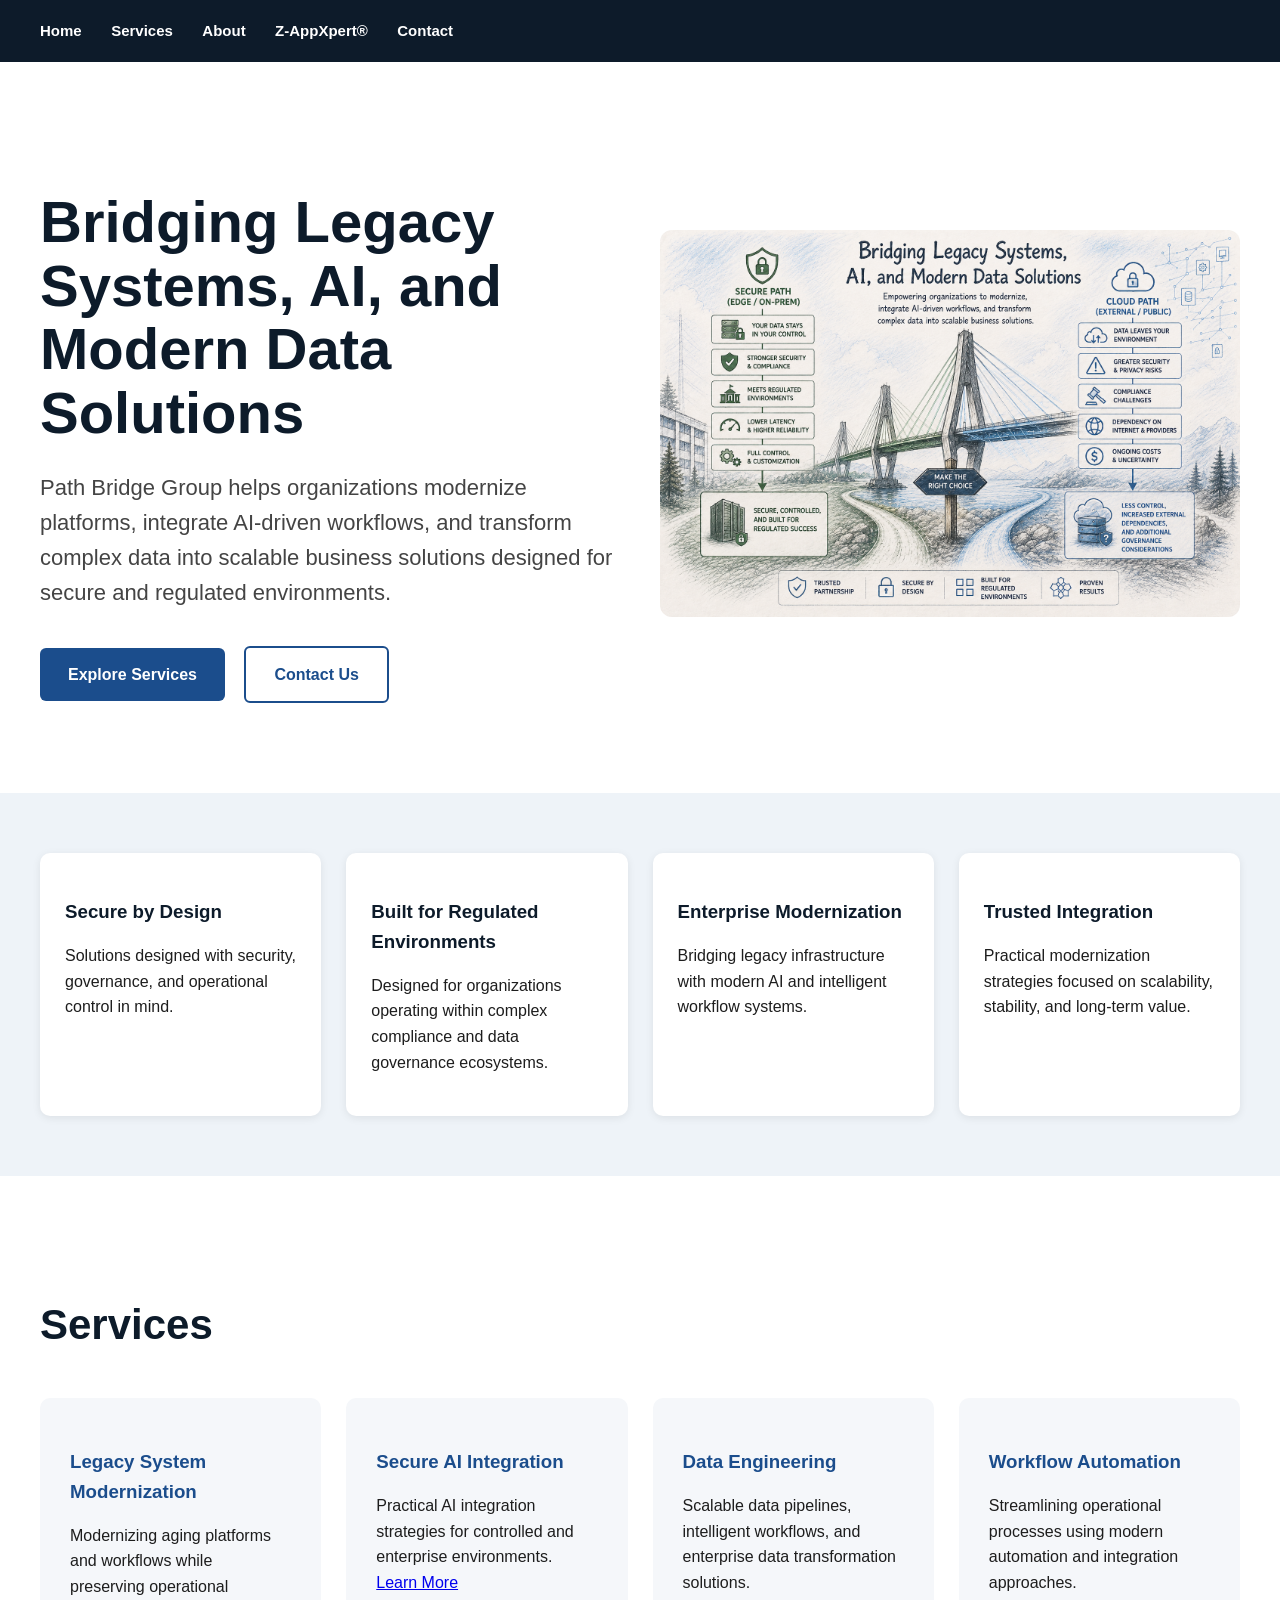
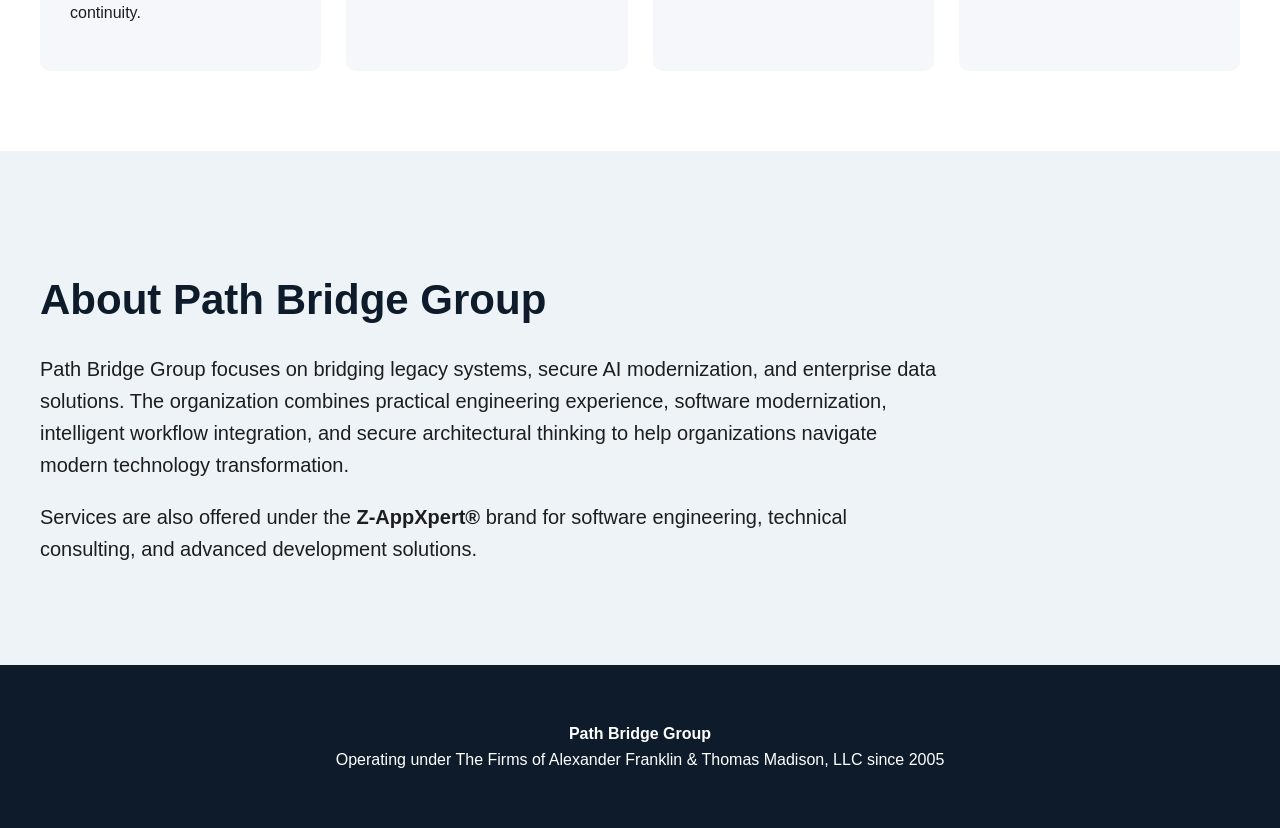
==== index.html @ b455e1a3 "Add Secure AI Integration service page and homepage updates" ====
<!DOCTYPE html>
<html lang="en">
<head>
    <meta charset="UTF-8">
    <meta name="viewport" content="width=device-width, initial-scale=1.0">
    <title>Path Bridge Group | Secure AI & Modern Data Solutions</title>
    <link rel="stylesheet" href="style.css">
    <link rel="icon" type="image/png" href="images/favicon.png">
    <meta name="description"
        content="Path Bridge Group specializes in secure AI integration, enterprise modernization, healthcare data systems, workflow automation, and legacy system transformation for regulated environments.">

    <meta name="keywords"
        content="secure AI, healthcare data, enterprise modernization, workflow automation, edge computing, software engineering, regulated environments">

    <meta name="author"
        content="Path Bridge Group">

</head>


<body>

    <nav>
        <a href="#">Home</a>
        <a href="#services">Services</a>
        <a href="#about">About</a>
        <a href="z-appxpert.html">Z-AppXpert®</a>
        <a href="#contact">Contact</a>
    </nav>

    <section class="hero">

        <div class="hero-container">

            <div class="hero-text">

                <h1>
                    Bridging Legacy Systems, AI,
                    and Modern Data Solutions
                </h1>

                <p>
                    Path Bridge Group helps organizations modernize platforms,
                    integrate AI-driven workflows, and transform complex data
                    into scalable business solutions designed for secure and
                    regulated environments.
                </p>

                <div class="hero-buttons">

                    <a href="#services" class="btn-primary">
                        Explore Services
                    </a>

                    <a href="#contact" class="btn-secondary">
                        Contact Us
                    </a>

                </div>

            </div>

            <div class="hero-image">

                <!-- Replace image name with your actual image -->
                <img src="images/bridge-image.png"
                     alt="Bridge representing secure modernization">

            </div>

        </div>

    </section>

    <section class="trust-section">

        <div class="trust-container">

            <div class="trust-card">
                <h3>Secure by Design</h3>
                <p>
                    Solutions designed with security, governance,
                    and operational control in mind.
                </p>
            </div>

            <div class="trust-card">
                <h3>Built for Regulated Environments</h3>
                <p>
                    Designed for organizations operating within
                    complex compliance and data governance ecosystems.
                </p>
            </div>

            <div class="trust-card">
                <h3>Enterprise Modernization</h3>
                <p>
                    Bridging legacy infrastructure with modern
                    AI and intelligent workflow systems.
                </p>
            </div>

            <div class="trust-card">
                <h3>Trusted Integration</h3>
                <p>
                    Practical modernization strategies focused
                    on scalability, stability, and long-term value.
                </p>
            </div>

        </div>

    </section>

    <section class="services" id="services">

        <div class="section-container">

            <h2 class="section-title">
                Services
            </h2>

            <div class="services-grid">

                <div class="service-card">
                    <h3>Legacy System Modernization</h3>
                    <p>
                        Modernizing aging platforms and workflows
                        while preserving operational continuity.
                    </p>
                </div>

                <div class="service-card">
                    <h3>Secure AI Integration</h3>
                    <p>
                        Practical AI integration strategies for
                        controlled and enterprise environments.
                        <a href="secure-ai-integration.html">Learn More</a>
                    </p>
                </div>

                <div class="service-card">
                    <h3>Data Engineering</h3>
                    <p>
                        Scalable data pipelines, intelligent workflows,
                        and enterprise data transformation solutions.
                    </p>
                </div>

                <div class="service-card">
                    <h3>Workflow Automation</h3>
                    <p>
                        Streamlining operational processes using
                        modern automation and integration approaches.
                    </p>
                </div>

            </div>

        </div>

    </section>

    <section class="about" id="about">

        <div class="section-container">

            <h2 class="section-title">
                About Path Bridge Group
            </h2>




            <p>
                Path Bridge Group focuses on bridging legacy systems,
                secure AI modernization, and enterprise data solutions.
                The organization combines practical engineering experience,
                software modernization, intelligent workflow integration,
                and secure architectural thinking to help organizations
                navigate modern technology transformation.
            </p>

            <p>
                Services are also offered under the
                <strong>Z-AppXpert®</strong> brand for software engineering,
                technical consulting, and advanced development solutions.
            </p>

        </div>

    </section>

    <footer id="contact">

        <!-- <h3>Contact</h3> --> 

        <!-- <p>
            Email:
            <a href="mailto:EdwardZielinski10@gmail.com">
                EdwardZielinski10@gmail.com
            </a>
        </p>
    -->
        <p>
            <strong>Path Bridge Group</strong><br>
            Operating under The Firms of Alexander Franklin & Thomas Madison, LLC since 2005
        </p>

    </footer>

</body>
</html>
---- style.css ----
body {
    margin: 0;
    font-family: Arial, Helvetica, sans-serif;
    background: #f5f7fa;
    color: #1d1d1d;
    line-height: 1.6;
}

nav {
    background: #0d1b2a;
    padding: 18px 40px;
}

nav a {
    color: white;
    text-decoration: none;
    margin-right: 25px;
    font-weight: bold;
    font-size: 15px;
}

.hero {
    background: white;
    padding: 80px 40px;
}

.hero-container {
    max-width: 1200px;
    margin: auto;
    display: flex;
    flex-wrap: wrap;
    align-items: center;
    gap: 40px;
}

.hero-text {
    flex: 1;
    min-width: 320px;
}

.hero-text h1 {
    font-size: 58px;
    line-height: 1.1;
    margin-bottom: 25px;
    color: #0d1b2a;
}

.hero-text p {
    font-size: 22px;
    color: #444;
    margin-bottom: 35px;
    max-width: 700px;
}

.hero-buttons a {
    display: inline-block;
    padding: 14px 28px;
    margin-right: 15px;
    margin-bottom: 10px;
    border-radius: 6px;
    text-decoration: none;
    font-weight: bold;
}

.btn-primary {
    background: #1b4d8c;
    color: white;
}

.btn-secondary {
    border: 2px solid #1b4d8c;
    color: #1b4d8c;
    background: white;
}

.hero-image {
    flex: 1;
    min-width: 320px;
    text-align: center;
}

.hero-image img {
    width: 100%;
    max-width: 600px;
    border-radius: 12px;
}

.trust-section {
    background: #eef3f8;
    padding: 60px 40px;
}

.trust-container {
    max-width: 1200px;
    margin: auto;
    display: grid;
    grid-template-columns: repeat(auto-fit, minmax(220px, 1fr));
    gap: 25px;
}

.trust-card {
    background: white;
    padding: 25px;
    border-radius: 10px;
    box-shadow: 0 2px 8px rgba(0,0,0,0.08);
}

.trust-card h3 {
    color: #0d1b2a;
    margin-bottom: 10px;
}

.services {
    padding: 80px 40px;
    background: white;
}

.section-container {
    max-width: 1200px;
    margin: auto;
}

.section-title {
    font-size: 42px;
    margin-bottom: 20px;
    color: #0d1b2a;
}

.services-grid {
    display: grid;
    grid-template-columns: repeat(auto-fit, minmax(250px, 1fr));
    gap: 25px;
    margin-top: 40px;
}

.service-card {
    background: #f5f7fa;
    padding: 30px;
    border-radius: 10px;
}

.service-card h3 {
    margin-bottom: 15px;
    color: #1b4d8c;
}

.about {
    background: #eef3f8;
    padding: 80px 40px;
}

.about p {
    max-width: 900px;
    font-size: 20px;
}

footer {
    background: #0d1b2a;
    color: white;
    padding: 40px;
    text-align: center;
}

footer a {
    color: #8fc8ff;
    text-decoration: none;
}

@media (max-width: 768px) {
    nav {
        padding: 16px 20px;
    }

    nav a {
        display: inline-block;
        margin-bottom: 8px;
        margin-right: 15px;
        font-size: 14px;
    }

    .hero {
        padding: 50px 24px;
    }

    .hero-text h1 {
        font-size: 40px;
    }

    .hero-text p {
        font-size: 18px;
    }

    .hero-container {
        gap: 25px;
    }

    .trust-section,
    .services,
    .about {
        padding: 50px 24px;
    }

    .section-title {
        font-size: 34px;
    }

    .about p {
        font-size: 18px;
        }
        
    .page-main {
    max-width: 1100px;
    margin: 0 auto;
    padding: 80px 24px;
    }

    .page-hero {
    padding: 80px 0 60px;
    }

    .page-hero h1 {
    font-size: 48px;
    line-height: 1.1;
    margin-bottom: 20px;
    }

    .page-hero p {
    max-width: 720px;
    font-size: 20px;
    line-height: 1.6;
    margin-bottom: 32px;
    }

    .section {
    margin: 70px 0;
    }

    .cards {
    display: grid;
    grid-template-columns: repeat(2, minmax(0, 1fr));
    gap: 24px;
    margin: 40px 0;
    }

    .card {
    background: #f7f8fa;
    padding: 32px;
    border-radius: 14px;
    }

    .card h3 {
    margin-top: 0;
    }

    @media (max-width: 768px) {
    .cards {
        grid-template-columns: 1fr;
    }

    .page-hero h1 {
        font-size: 36px;
    }
    }
}
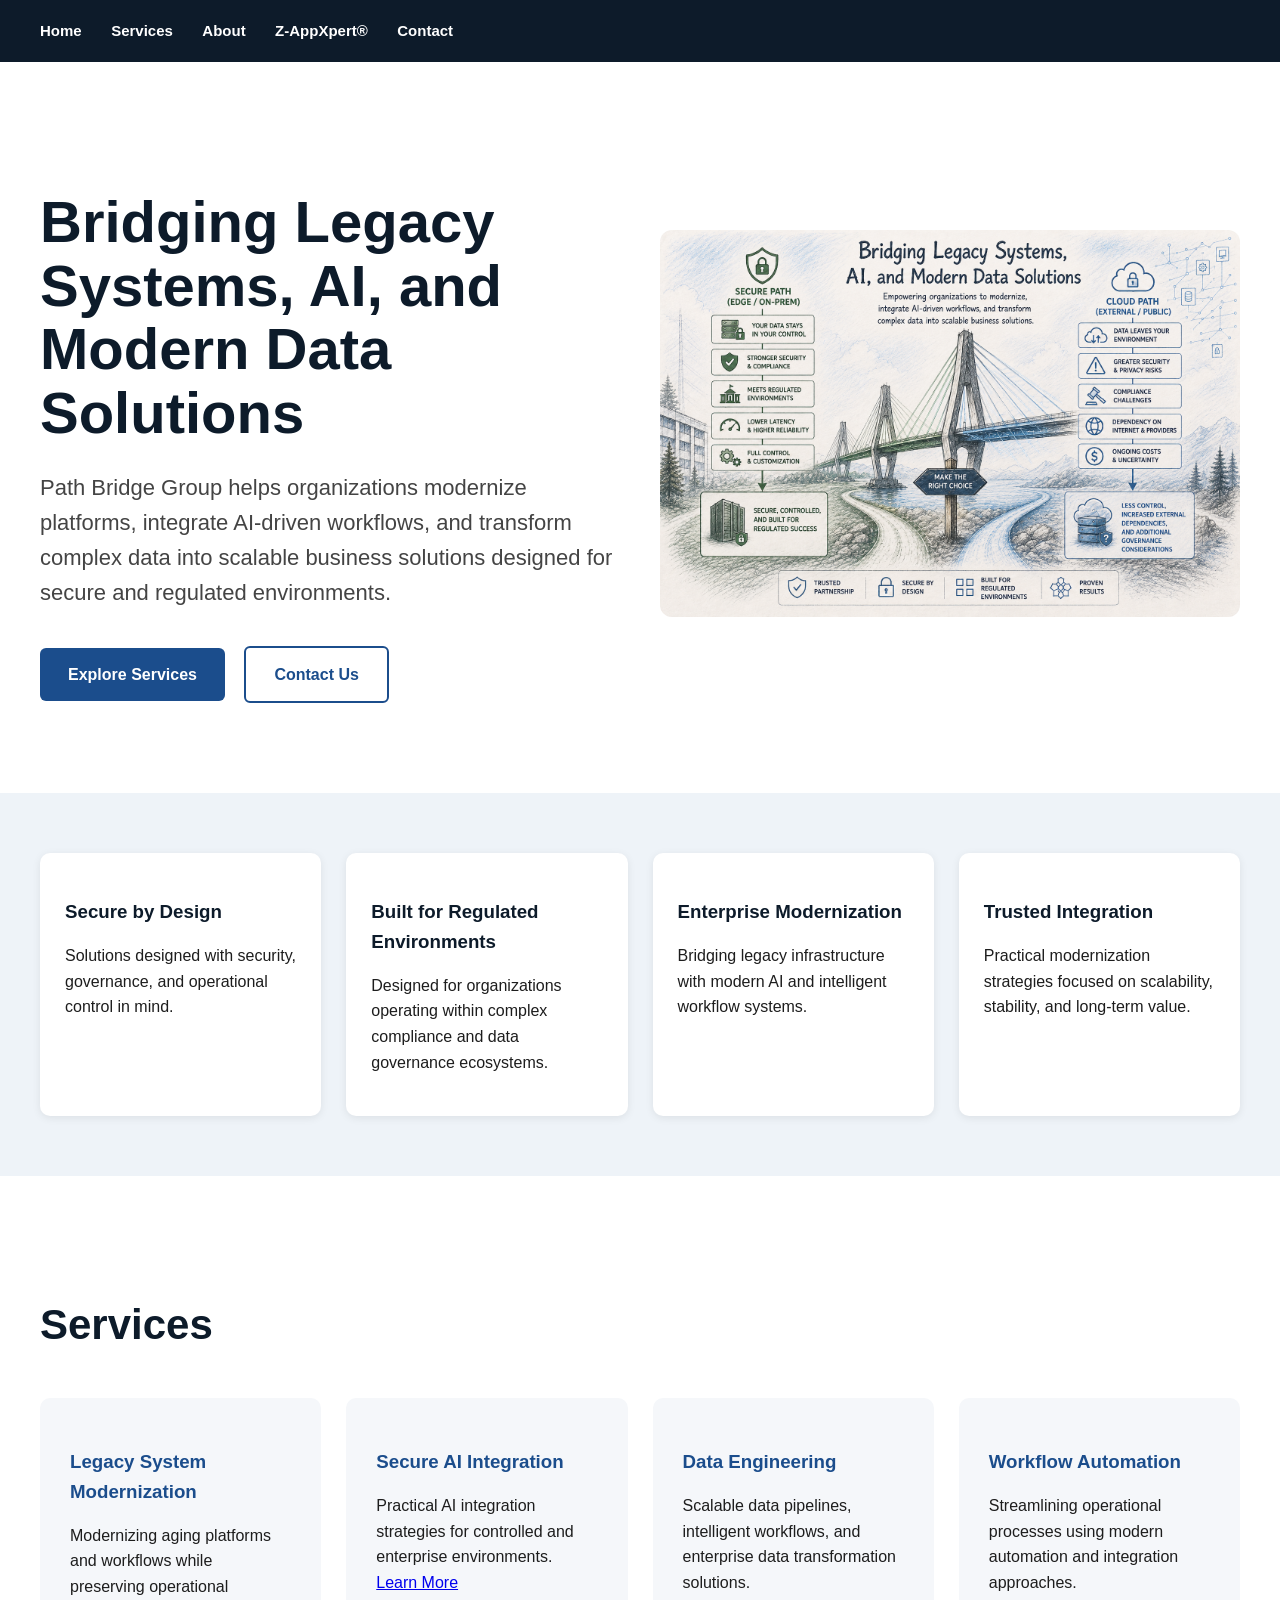
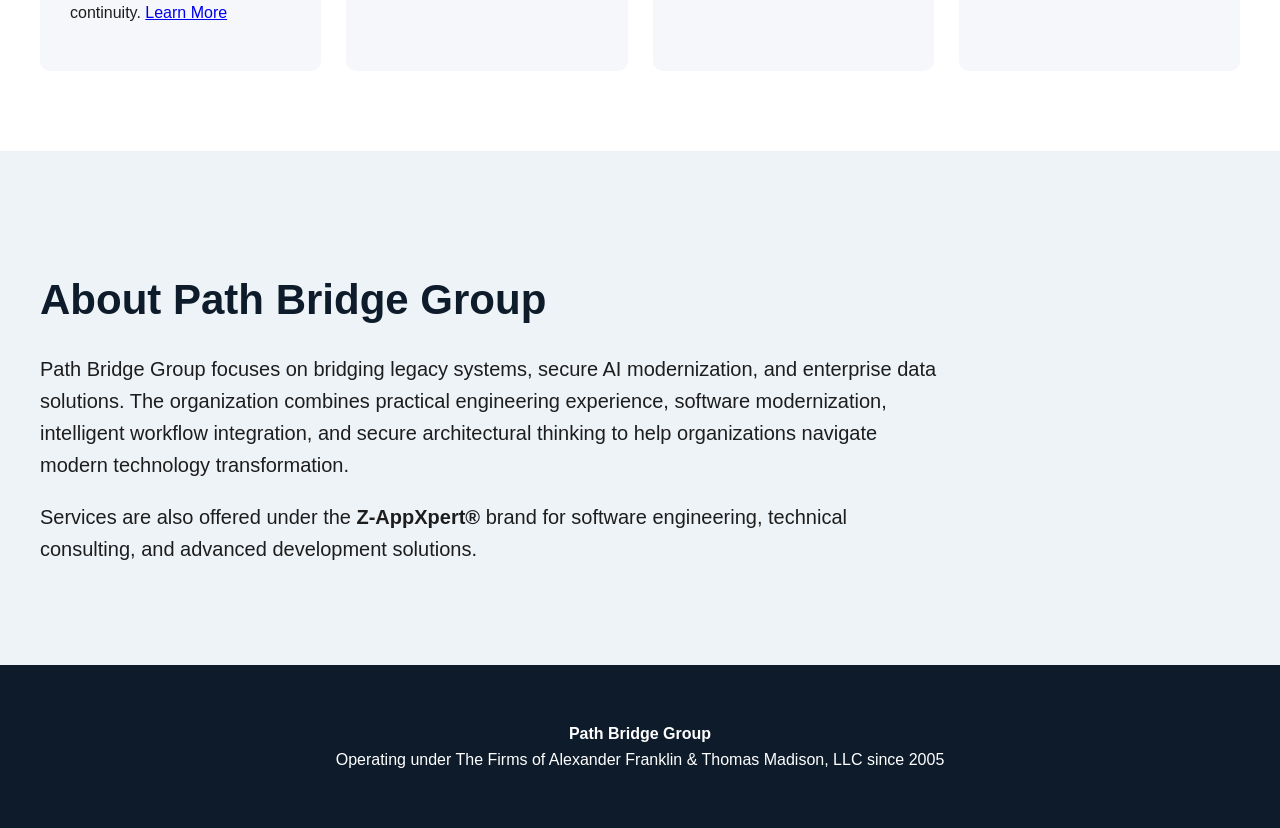
==== commit 7694f6c9: "Add legacy system modernization service page." ====
--- a/index.html
+++ b/index.html
@@ -127,6 +127,7 @@
                     <p>
                         Modernizing aging platforms and workflows
                         while preserving operational continuity.
+                        <a href="legacy-system-modernization.html">Learn More</a>
                     </p>
                 </div>
 
--- a/style.css
+++ b/style.css
@@ -63,6 +63,11 @@
 }
 
 .btn-primary {
+    display: inline-block;
+    padding: 14px 28px;
+    border-radius: 6px;
+    text-decoration: none;
+    font-weight: bold;
     background: #1b4d8c;
     color: white;
 }
@@ -261,4 +266,17 @@
         font-size: 36px;
     }
     }
+}
+
+.page-main .section,
+.page-main .cta {
+max-width: 900px;
+margin-left: auto;
+margin-right: auto;
+}
+
+.page-main .cards {
+max-width: 900px;
+margin-left: auto;
+margin-right: auto;
 }
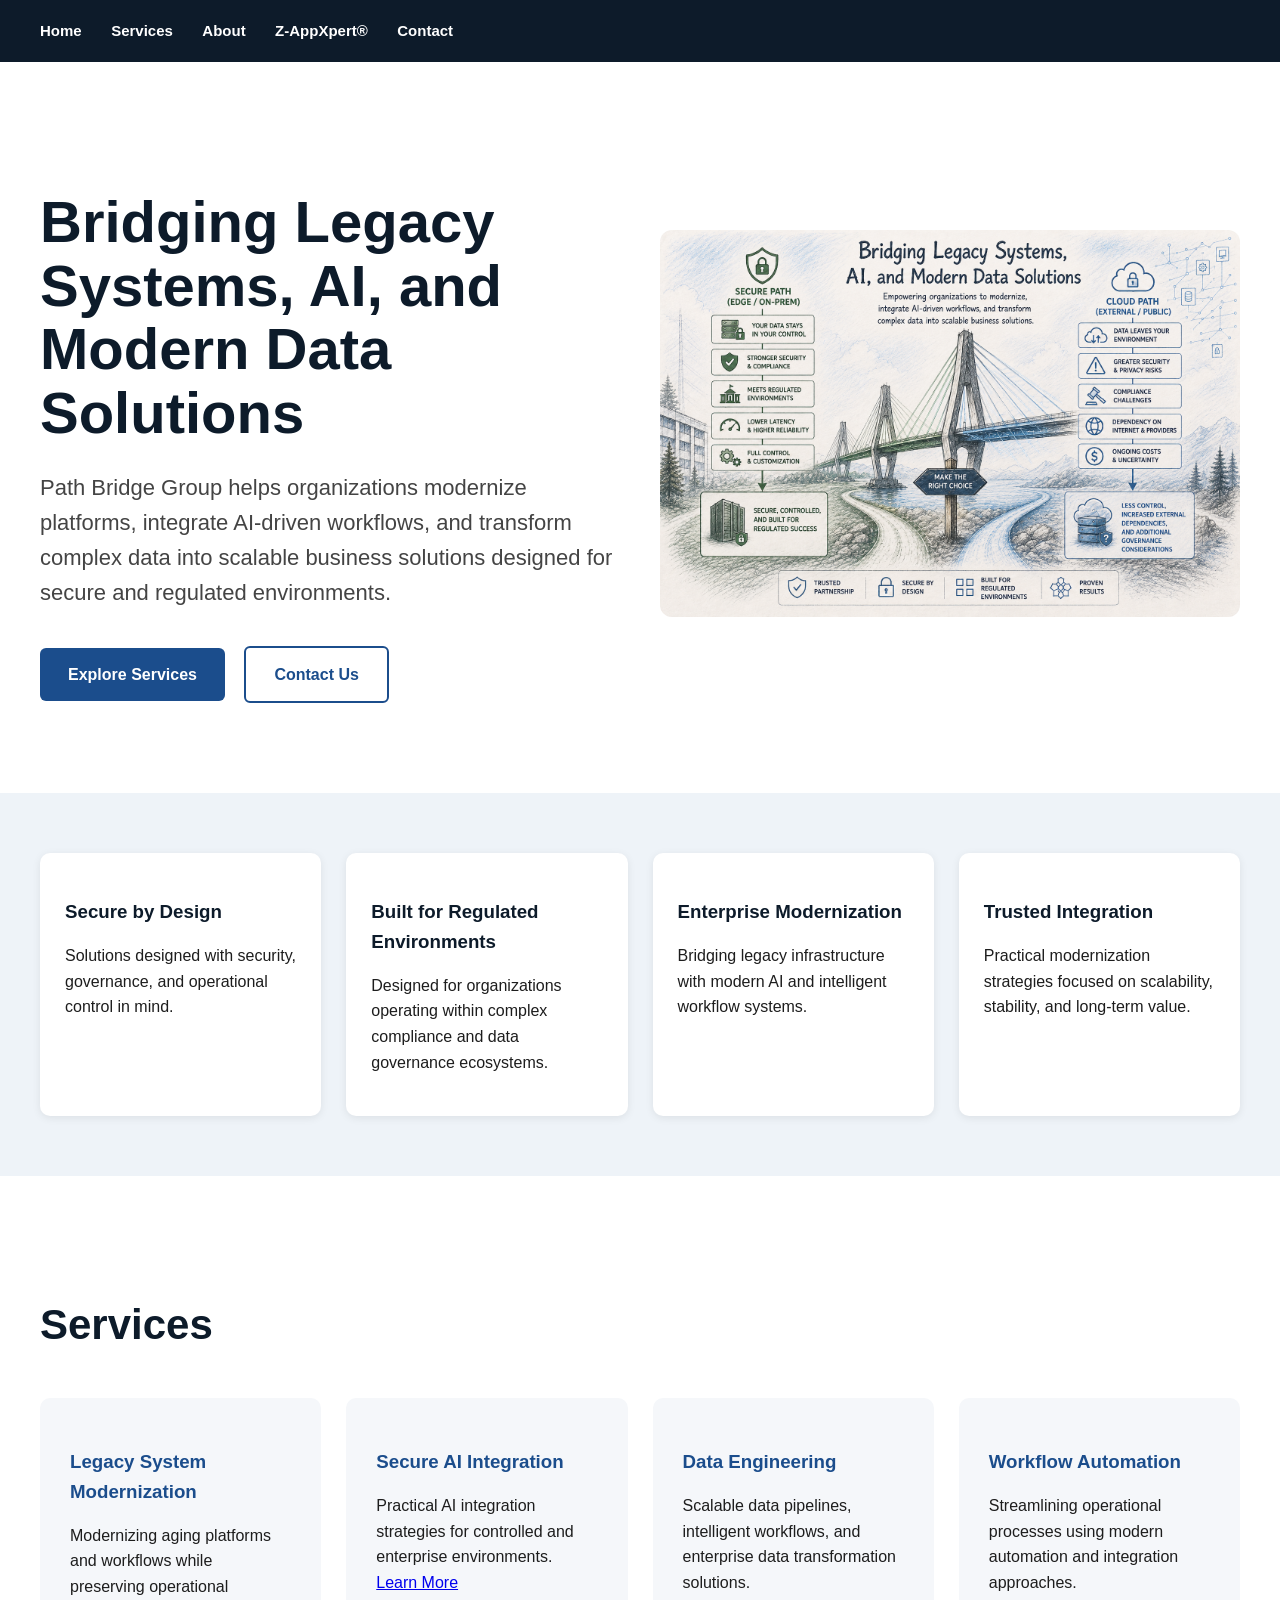
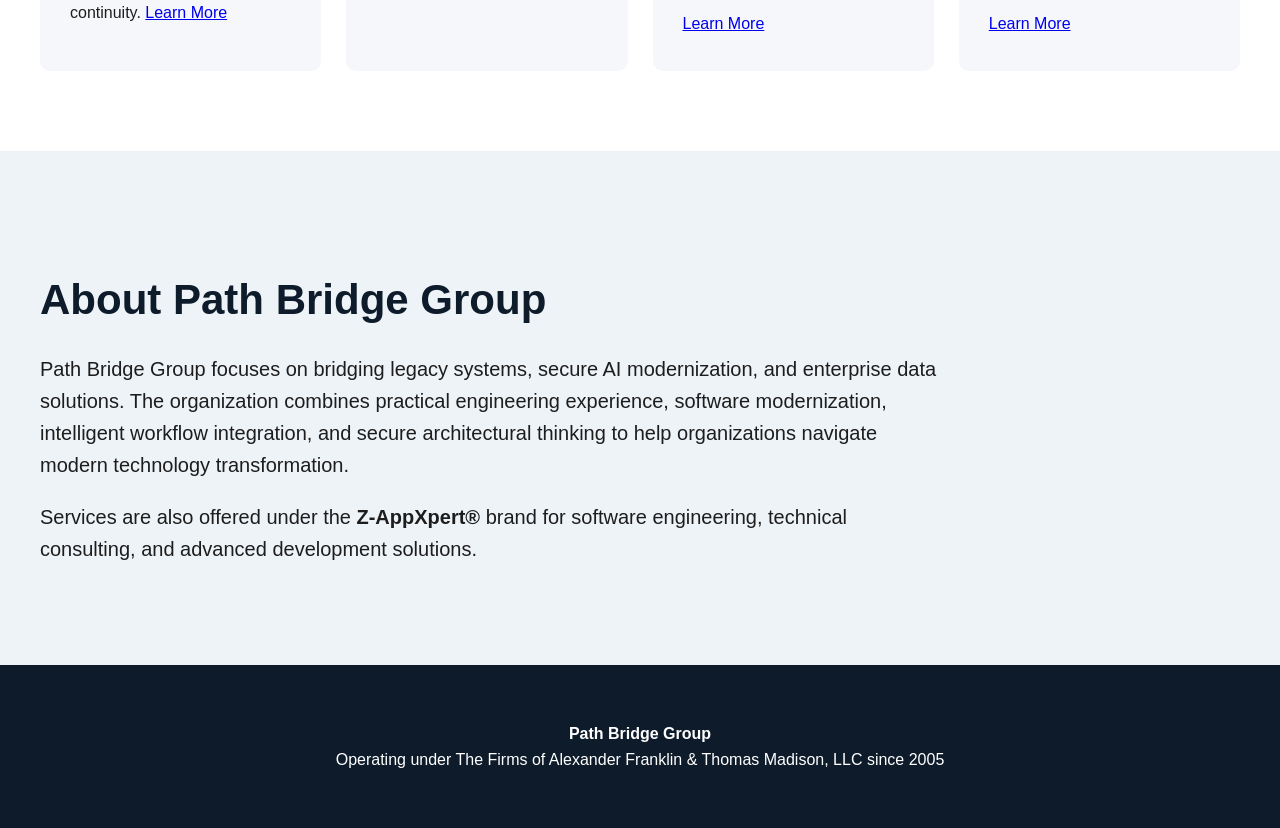
==== commit dd312282: "Add Data Engineering and Workflow Automation service pages" ====
--- a/index.html
+++ b/index.html
@@ -146,6 +146,7 @@
                         Scalable data pipelines, intelligent workflows,
                         and enterprise data transformation solutions.
                     </p>
+                    <a href="data-engineering.html">Learn More</a>
                 </div>
 
                 <div class="service-card">
@@ -154,6 +155,7 @@
                         Streamlining operational processes using
                         modern automation and integration approaches.
                     </p>
+                    <a href="workflow-automation.html">Learn More</a>
                 </div>
 
             </div>
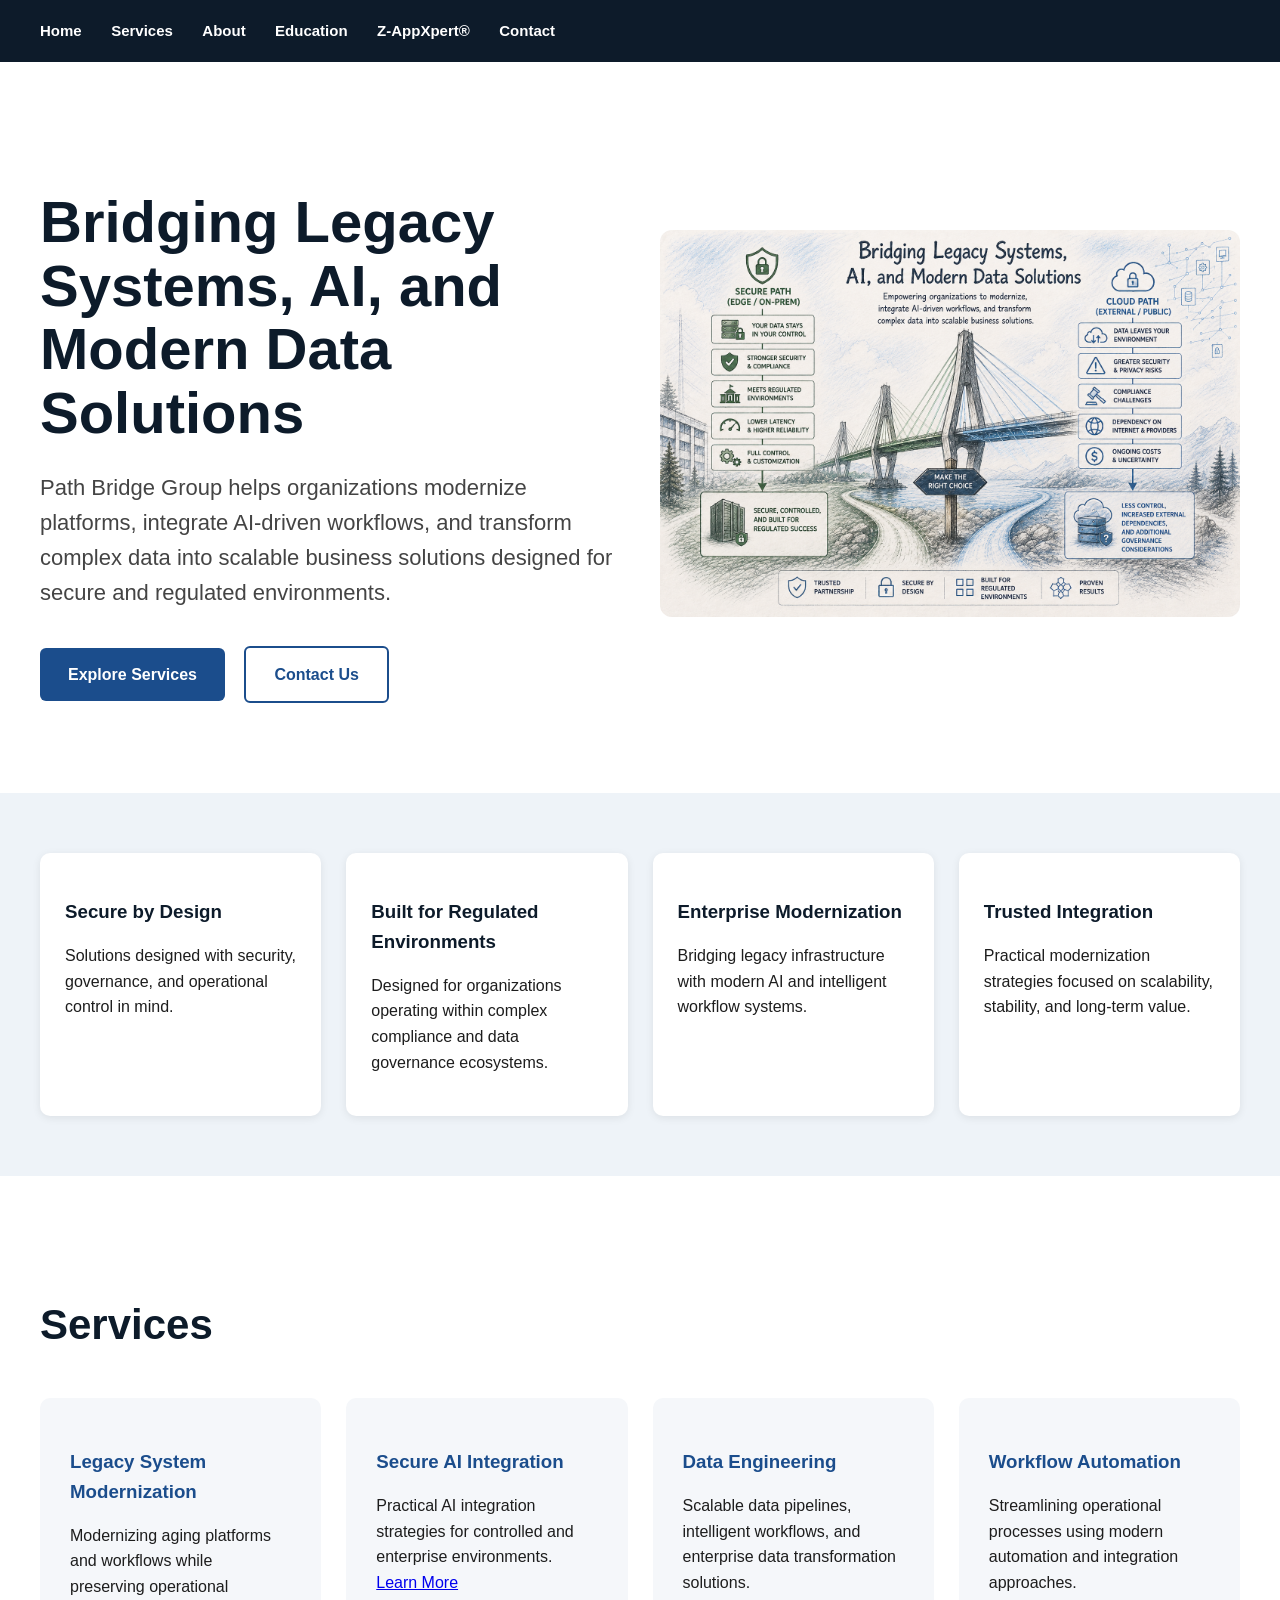
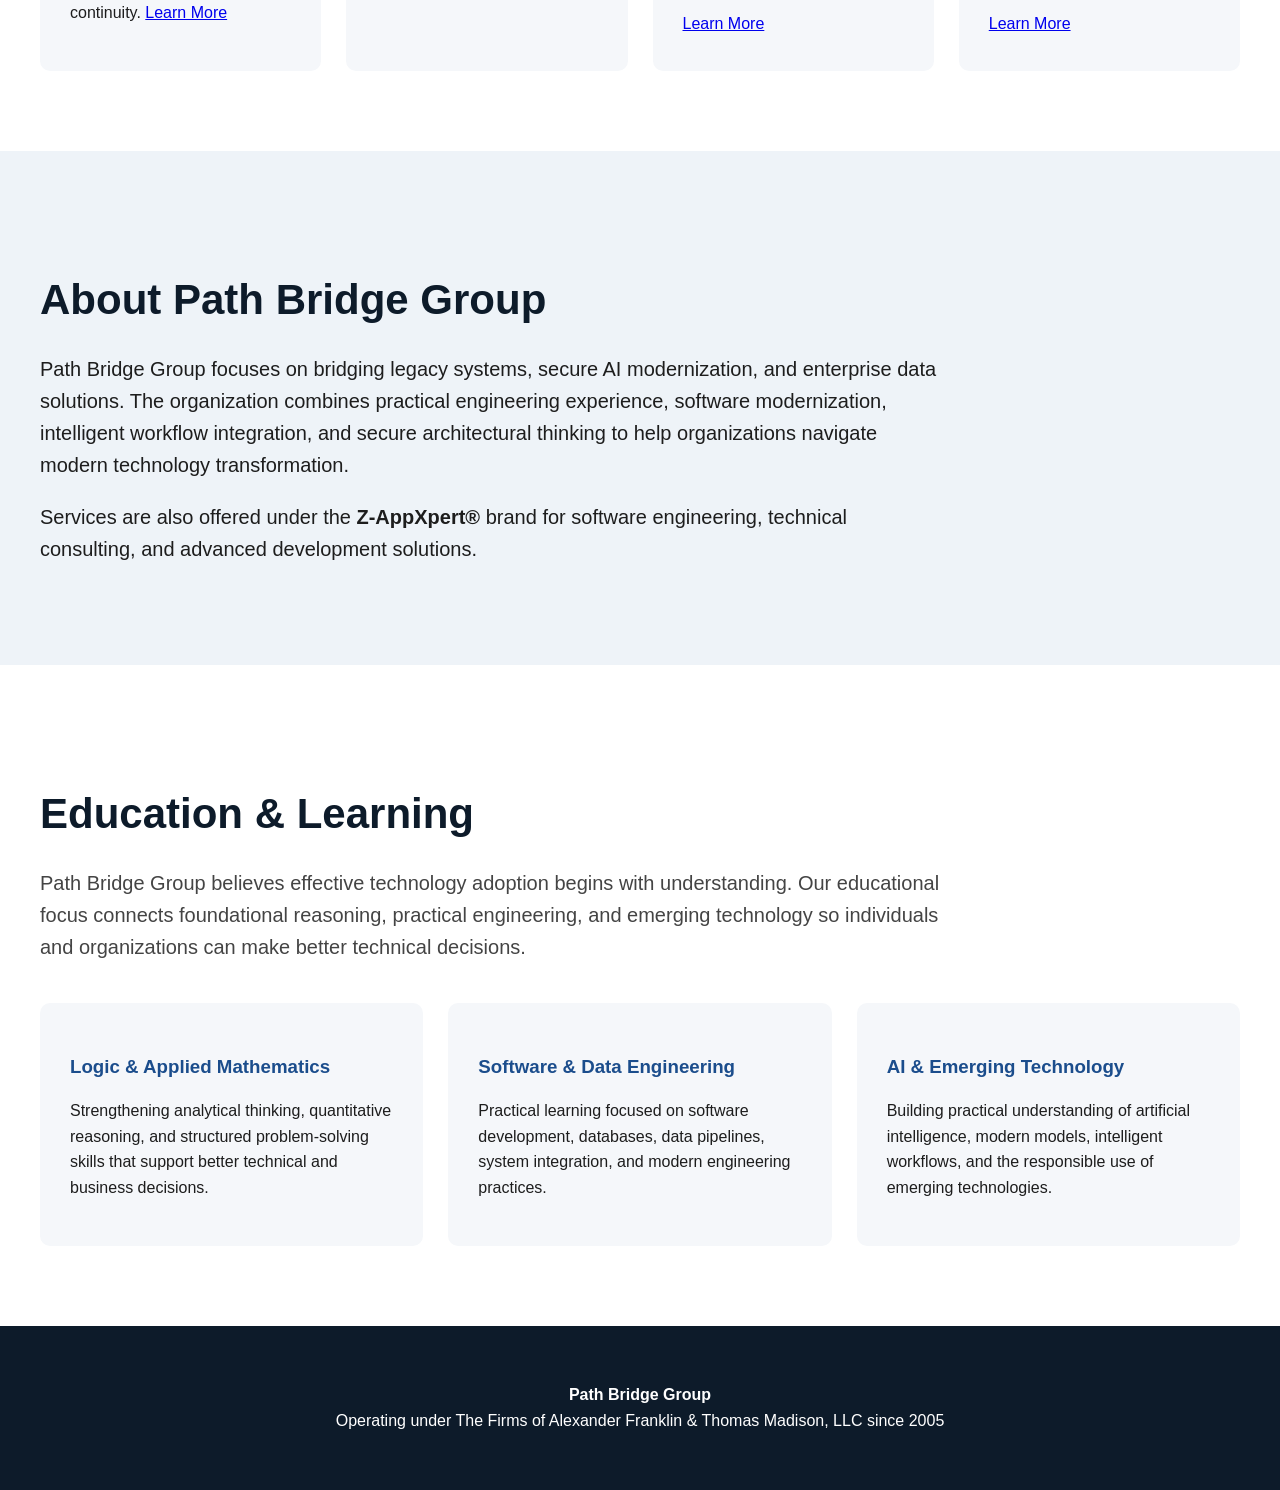
==== commit 155a37a9: "Add Education and Learning homepage section" ====
--- a/index.html
+++ b/index.html
@@ -24,6 +24,7 @@
         <a href="#">Home</a>
         <a href="#services">Services</a>
         <a href="#about">About</a>
+        <a href="#education">Education</a>
         <a href="z-appxpert.html">Z-AppXpert®</a>
         <a href="#contact">Contact</a>
     </nav>
@@ -189,6 +190,56 @@
                 <strong>Z-AppXpert®</strong> brand for software engineering,
                 technical consulting, and advanced development solutions.
             </p>
+
+        </div>
+
+    </section>
+
+    <section class="education" id="education">
+
+        <div class="section-container">
+
+            <h2 class="section-title">
+                Education & Learning
+            </h2>
+
+            <p class="section-intro">
+                Path Bridge Group believes effective technology adoption begins
+                with understanding. Our educational focus connects foundational
+                reasoning, practical engineering, and emerging technology so
+                individuals and organizations can make better technical decisions.
+            </p>
+
+            <div class="education-grid">
+
+                <div class="education-card">
+                    <h3>Logic & Applied Mathematics</h3>
+                    <p>
+                        Strengthening analytical thinking, quantitative reasoning,
+                        and structured problem-solving skills that support better
+                        technical and business decisions.
+                    </p>
+                </div>
+
+                <div class="education-card">
+                    <h3>Software & Data Engineering</h3>
+                    <p>
+                        Practical learning focused on software development,
+                        databases, data pipelines, system integration, and
+                        modern engineering practices.
+                    </p>
+                </div>
+
+                <div class="education-card">
+                    <h3>AI & Emerging Technology</h3>
+                    <p>
+                        Building practical understanding of artificial intelligence,
+                        modern models, intelligent workflows, and the responsible
+                        use of emerging technologies.
+                    </p>
+                </div>
+
+            </div>
 
         </div>
 
--- a/style.css
+++ b/style.css
@@ -159,6 +159,35 @@
     font-size: 20px;
 }
 
+.education {
+    background: white;
+    padding: 80px 40px;
+}
+
+.section-intro {
+    max-width: 900px;
+    font-size: 20px;
+    color: #444;
+}
+
+.education-grid {
+    display: grid;
+    grid-template-columns: repeat(auto-fit, minmax(250px, 1fr));
+    gap: 25px;
+    margin-top: 40px;
+}
+
+.education-card {
+    background: #f5f7fa;
+    padding: 30px;
+    border-radius: 10px;
+}
+
+.education-card h3 {
+    margin-bottom: 15px;
+    color: #1b4d8c;
+}
+
 footer {
     background: #0d1b2a;
     color: white;
@@ -201,7 +230,8 @@
 
     .trust-section,
     .services,
-    .about {
+    .about,
+    .education {
         padding: 50px 24px;
     }
 
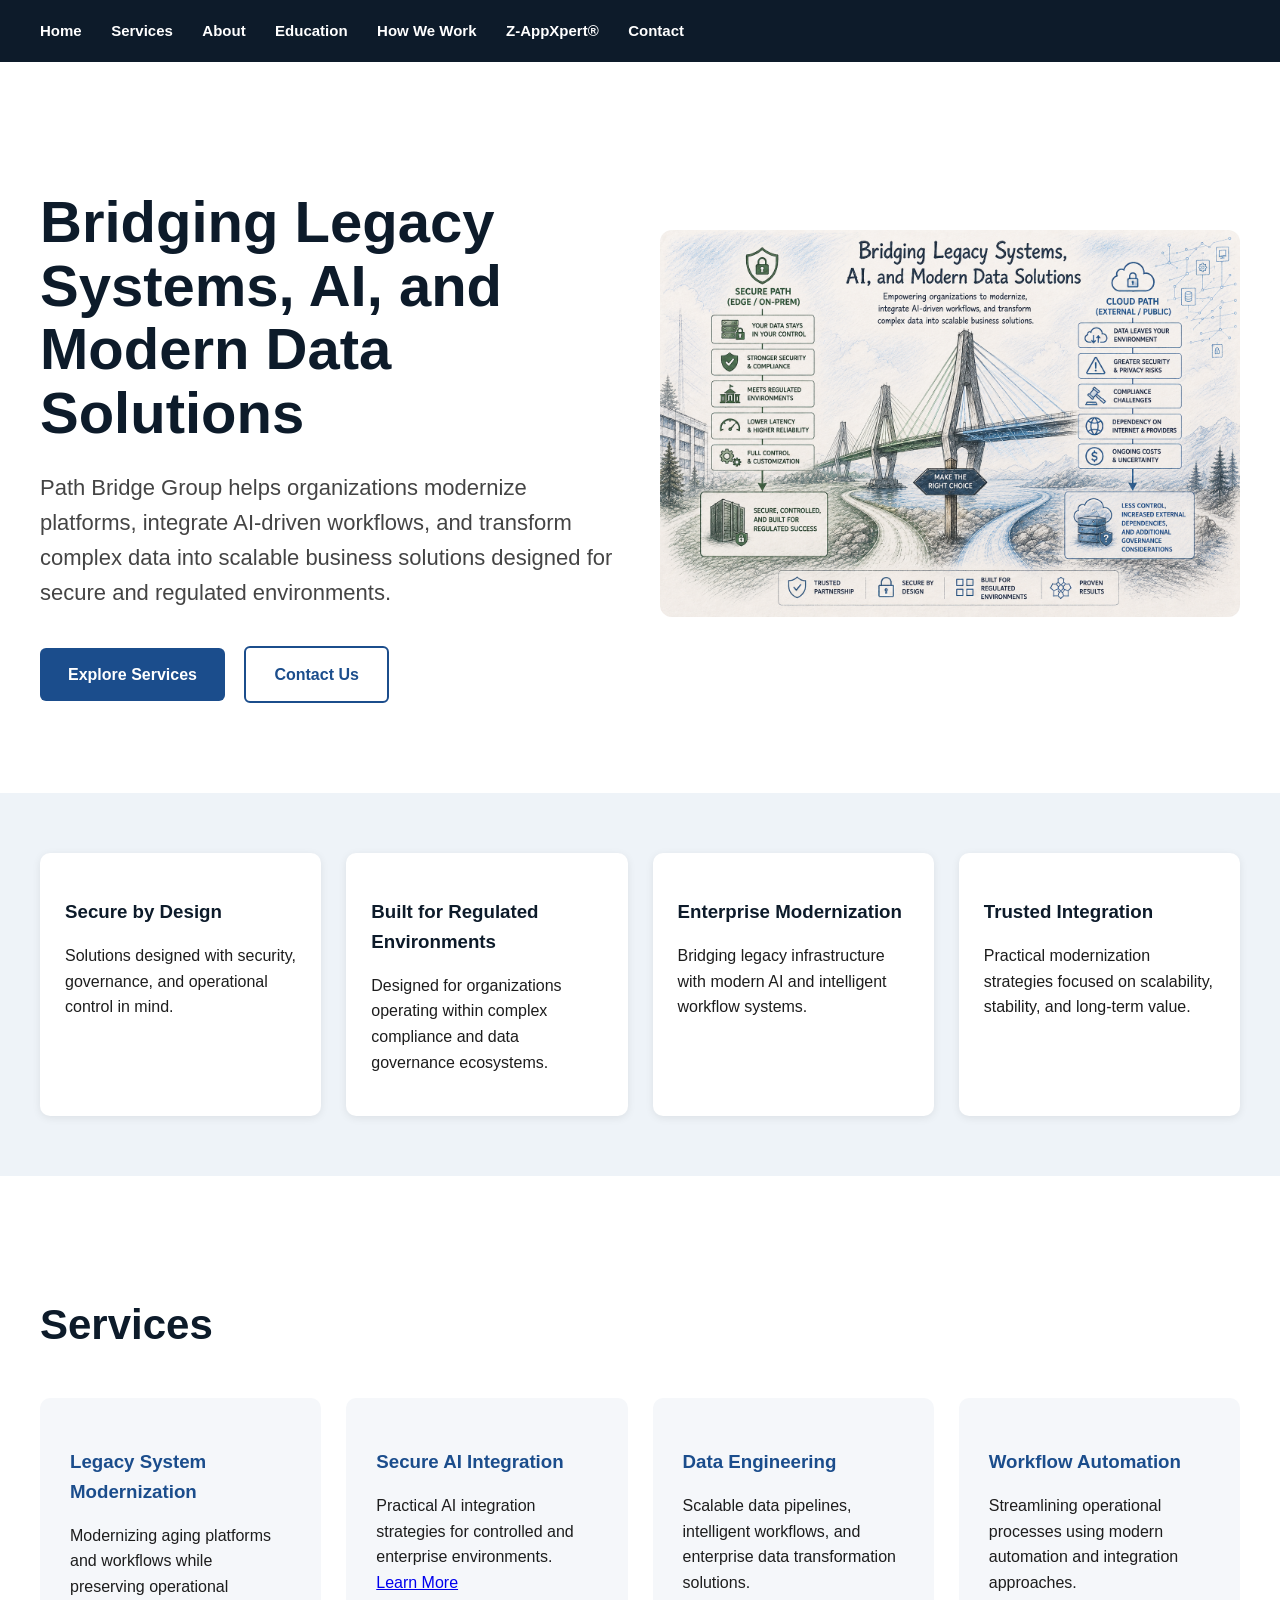
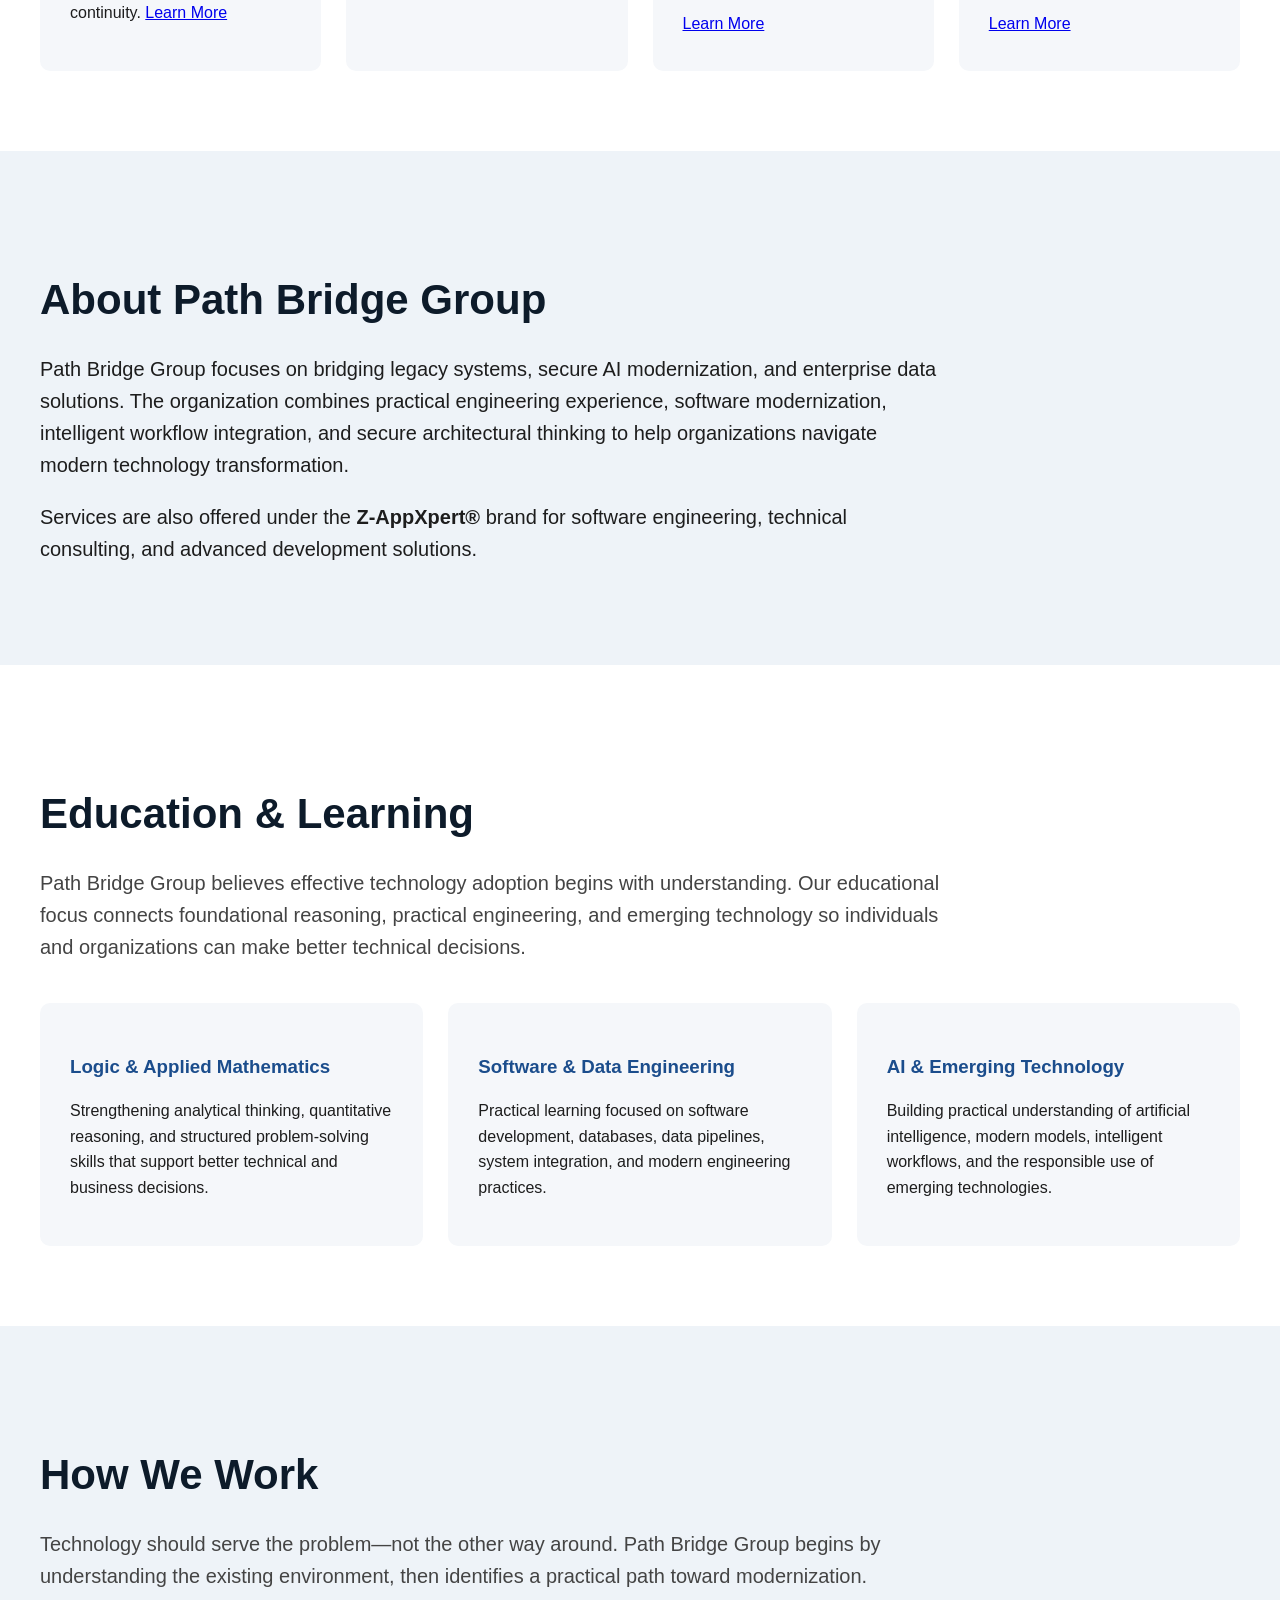
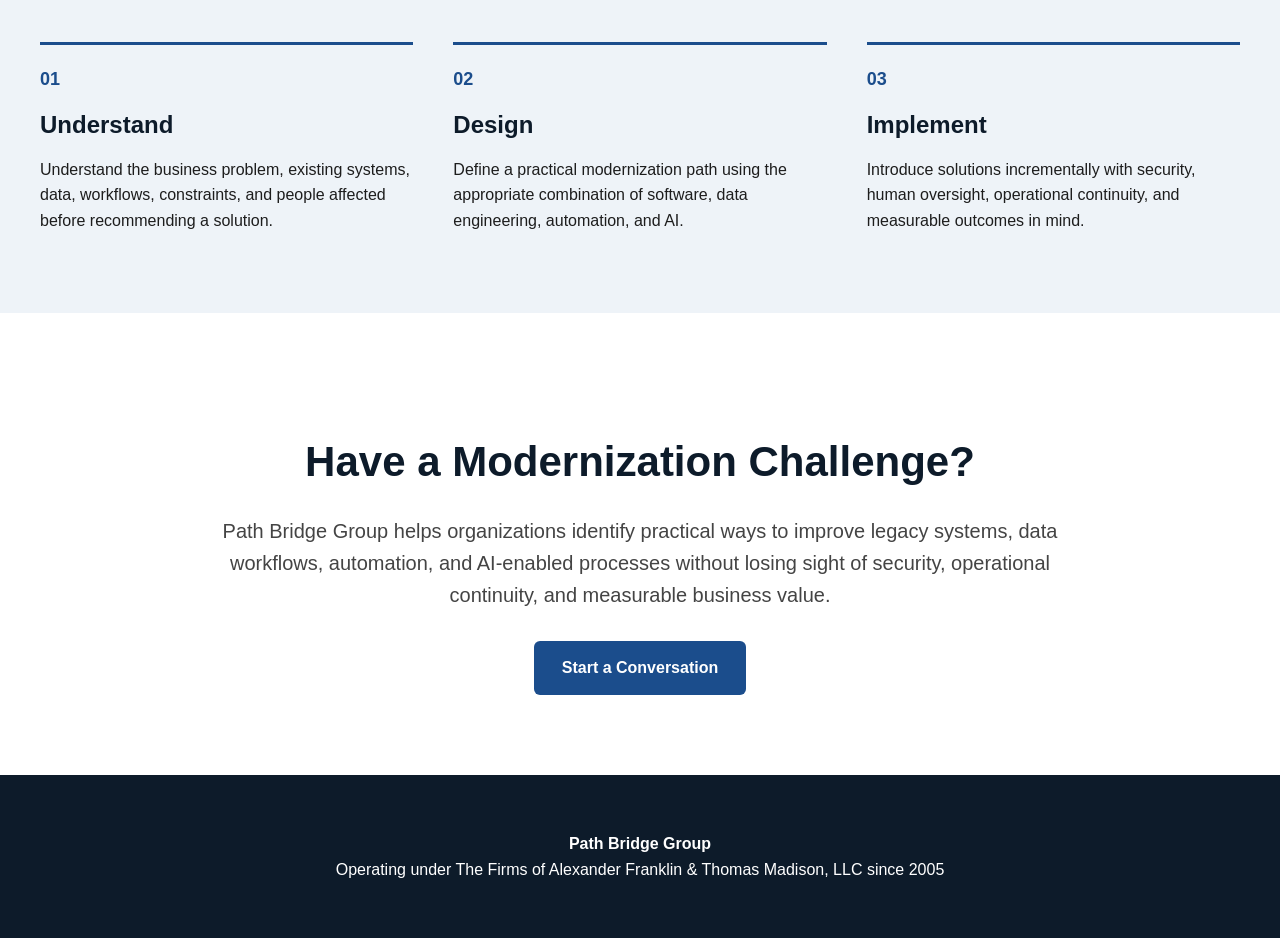
==== commit 94918cac: "Add How We Work and hompage call to action" ====
--- a/index.html
+++ b/index.html
@@ -1,5 +1,6 @@
 <!DOCTYPE html>
 <html lang="en">
+
 <head>
     <meta charset="UTF-8">
     <meta name="viewport" content="width=device-width, initial-scale=1.0">
@@ -12,8 +13,7 @@
     <meta name="keywords"
         content="secure AI, healthcare data, enterprise modernization, workflow automation, edge computing, software engineering, regulated environments">
 
-    <meta name="author"
-        content="Path Bridge Group">
+    <meta name="author" content="Path Bridge Group">
 
 </head>
 
@@ -25,6 +25,7 @@
         <a href="#services">Services</a>
         <a href="#about">About</a>
         <a href="#education">Education</a>
+        <a href="#approach">How We Work</a>
         <a href="z-appxpert.html">Z-AppXpert®</a>
         <a href="#contact">Contact</a>
     </nav>
@@ -64,8 +65,7 @@
             <div class="hero-image">
 
                 <!-- Replace image name with your actual image -->
-                <img src="images/bridge-image.png"
-                     alt="Bridge representing secure modernization">
+                <img src="images/bridge-image.png" alt="Bridge representing secure modernization">
 
             </div>
 
@@ -245,9 +245,84 @@
 
     </section>
 
+    <section class="how-we-work" id="approach">
+
+        <div class="section-container">
+
+            <h2 class="section-title">
+                How We Work
+            </h2>
+
+            <p class="section-intro">
+                Technology should serve the problem—not the other way around.
+                Path Bridge Group begins by understanding the existing environment,
+                then identifies a practical path toward modernization.
+            </p>
+
+            <div class="approach-grid">
+
+                <div class="approach-card">
+                    <span class="step-number">01</span>
+                    <h3>Understand</h3>
+                    <p>
+                        Understand the business problem, existing systems,
+                        data, workflows, constraints, and people affected
+                        before recommending a solution.
+                    </p>
+                </div>
+
+                <div class="approach-card">
+                    <span class="step-number">02</span>
+                    <h3>Design</h3>
+                    <p>
+                        Define a practical modernization path using the
+                        appropriate combination of software, data engineering,
+                        automation, and AI.
+                    </p>
+                </div>
+
+                <div class="approach-card">
+                    <span class="step-number">03</span>
+                    <h3>Implement</h3>
+                    <p>
+                        Introduce solutions incrementally with security,
+                        human oversight, operational continuity, and
+                        measurable outcomes in mind.
+                    </p>
+                </div>
+
+            </div>
+
+        </div>
+
+    </section>
+
+    <section class="cta" id="contact-cta">
+
+        <div class="section-container cta-container">
+
+            <h2>
+                Have a Modernization Challenge?
+            </h2>
+
+            <p>
+                Path Bridge Group helps organizations identify practical ways
+                to improve legacy systems, data workflows, automation, and
+                AI-enabled processes without losing sight of security,
+                operational continuity, and measurable business value.
+            </p>
+
+            <a href="mailto:EdwardZielinski10@gmail.com" class="btn-primary">
+                Start a Conversation
+            </a>
+
+        </div>
+
+    </section>
+
     <footer id="contact">
 
-        <!-- <h3>Contact</h3> --> 
+        <!-- <h3>Contact</h3> -->
 
         <!-- <p>
             Email:
@@ -264,4 +339,5 @@
     </footer>
 
 </body>
+
 </html>
--- a/style.css
+++ b/style.css
@@ -107,7 +107,7 @@
     background: white;
     padding: 25px;
     border-radius: 10px;
-    box-shadow: 0 2px 8px rgba(0,0,0,0.08);
+    box-shadow: 0 2px 8px rgba(0, 0, 0, 0.08);
 }
 
 .trust-card h3 {
@@ -188,6 +188,64 @@
     color: #1b4d8c;
 }
 
+.how-we-work {
+    background: #eef3f8;
+    padding: 80px 40px;
+}
+
+.approach-grid {
+    display: grid;
+    grid-template-columns: repeat(3, 1fr);
+    gap: 40px;
+    margin-top: 50px;
+}
+
+.approach-card {
+    position: relative;
+    padding-top: 20px;
+    border-top: 3px solid #1b4d8c;
+}
+
+.step-number {
+    display: block;
+    font-size: 18px;
+    font-weight: bold;
+    color: #1b4d8c;
+    margin-bottom: 12px;
+}
+
+.approach-card h3 {
+    color: #0d1b2a;
+    font-size: 24px;
+    margin: 0 0 12px;
+}
+
+.approach-card p {
+    margin: 0;
+}
+
+.cta {
+    background: white;
+    padding: 80px 40px;
+    text-align: center;
+}
+
+.cta-container {
+    max-width: 850px;
+}
+
+.cta h2 {
+    font-size: 42px;
+    color: #0d1b2a;
+    margin-bottom: 20px;
+}
+
+.cta p {
+    font-size: 20px;
+    color: #444;
+    margin-bottom: 30px;
+}
+
 footer {
     background: #0d1b2a;
     color: white;
@@ -201,6 +259,7 @@
 }
 
 @media (max-width: 768px) {
+
     nav {
         padding: 16px 20px;
     }
@@ -231,8 +290,21 @@
     .trust-section,
     .services,
     .about,
-    .education {
+    .education,
+    .how-we-work {
         padding: 50px 24px;
+    }
+
+    .cta {
+        padding: 50px 24px;
+    }
+
+    .cta h2 {
+        font-size: 34px;
+    }
+
+    .cta p {
+        font-size: 18px;
     }
 
     .section-title {
@@ -241,72 +313,67 @@
 
     .about p {
         font-size: 18px;
-        }
-        
+    }
+
     .page-main {
-    max-width: 1100px;
-    margin: 0 auto;
-    padding: 80px 24px;
+        max-width: 1100px;
+        margin: 0 auto;
+        padding: 80px 24px;
     }
 
     .page-hero {
-    padding: 80px 0 60px;
-    }
-
-    .page-hero h1 {
-    font-size: 48px;
-    line-height: 1.1;
-    margin-bottom: 20px;
-    }
-
-    .page-hero p {
-    max-width: 720px;
-    font-size: 20px;
-    line-height: 1.6;
-    margin-bottom: 32px;
-    }
-
-    .section {
-    margin: 70px 0;
-    }
-
-    .cards {
-    display: grid;
-    grid-template-columns: repeat(2, minmax(0, 1fr));
-    gap: 24px;
-    margin: 40px 0;
-    }
-
-    .card {
-    background: #f7f8fa;
-    padding: 32px;
-    border-radius: 14px;
-    }
-
-    .card h3 {
-    margin-top: 0;
-    }
-
-    @media (max-width: 768px) {
-    .cards {
-        grid-template-columns: 1fr;
+        padding: 80px 0 60px;
     }
 
     .page-hero h1 {
         font-size: 36px;
-    }
+        line-height: 1.1;
+        margin-bottom: 20px;
+    }
+
+    .page-hero p {
+        max-width: 720px;
+        font-size: 20px;
+        line-height: 1.6;
+        margin-bottom: 32px;
+    }
+
+    .section {
+        margin: 70px 0;
+    }
+
+    .cards {
+        display: grid;
+        grid-template-columns: 1fr;
+        gap: 24px;
+        margin: 40px 0;
+    }
+
+    .card {
+        background: #f7f8fa;
+        padding: 32px;
+        border-radius: 14px;
+    }
+
+    .card h3 {
+        margin-top: 0;
+    }
+
+    .approach-grid {
+        grid-template-columns: 1fr;
+        gap: 30px;
     }
 }
 
 .page-main .section,
 .page-main .cta {
-max-width: 900px;
-margin-left: auto;
-margin-right: auto;
+    max-width: 900px;
+    margin-left: auto;
+    margin-right: auto;
 }
 
 .page-main .cards {
-max-width: 900px;
-margin-left: auto;
-margin-right: auto;
+    max-width: 900px;
+    margin-left: auto;
+    margin-right: auto;
 }
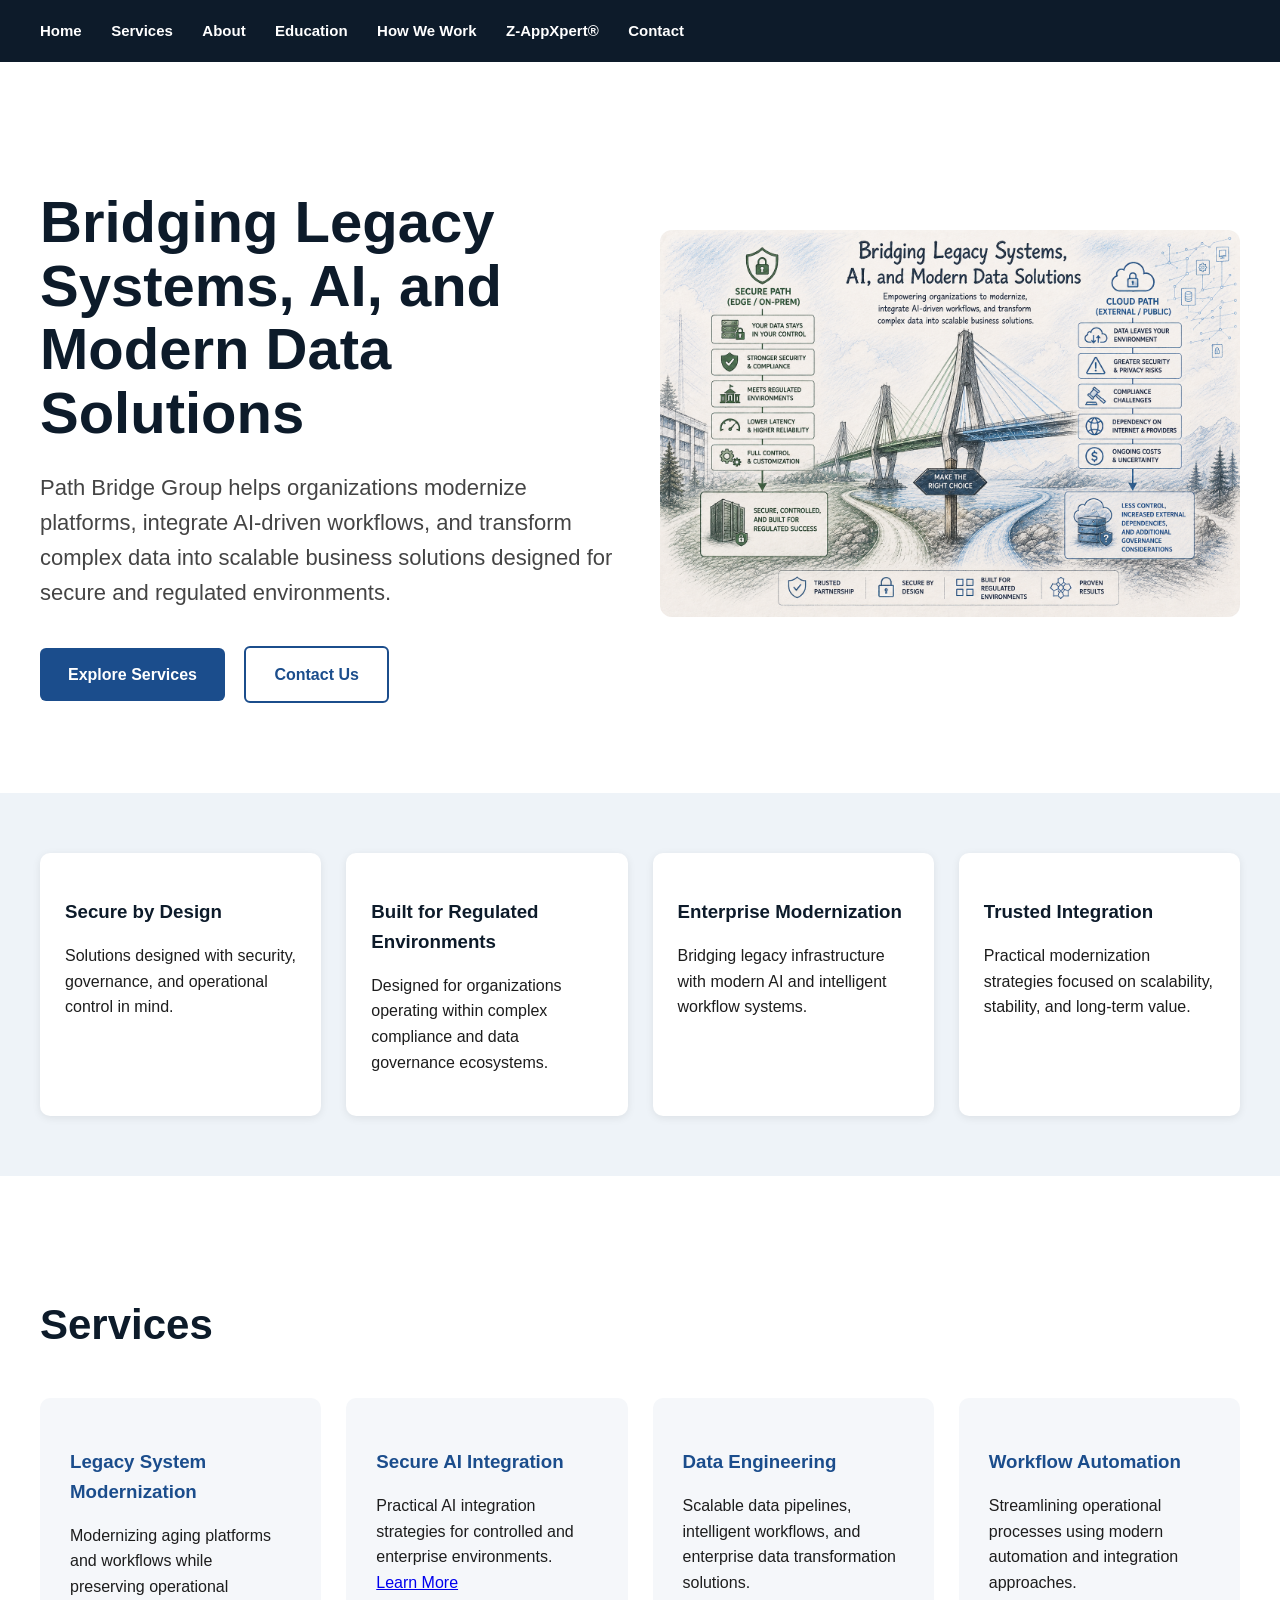
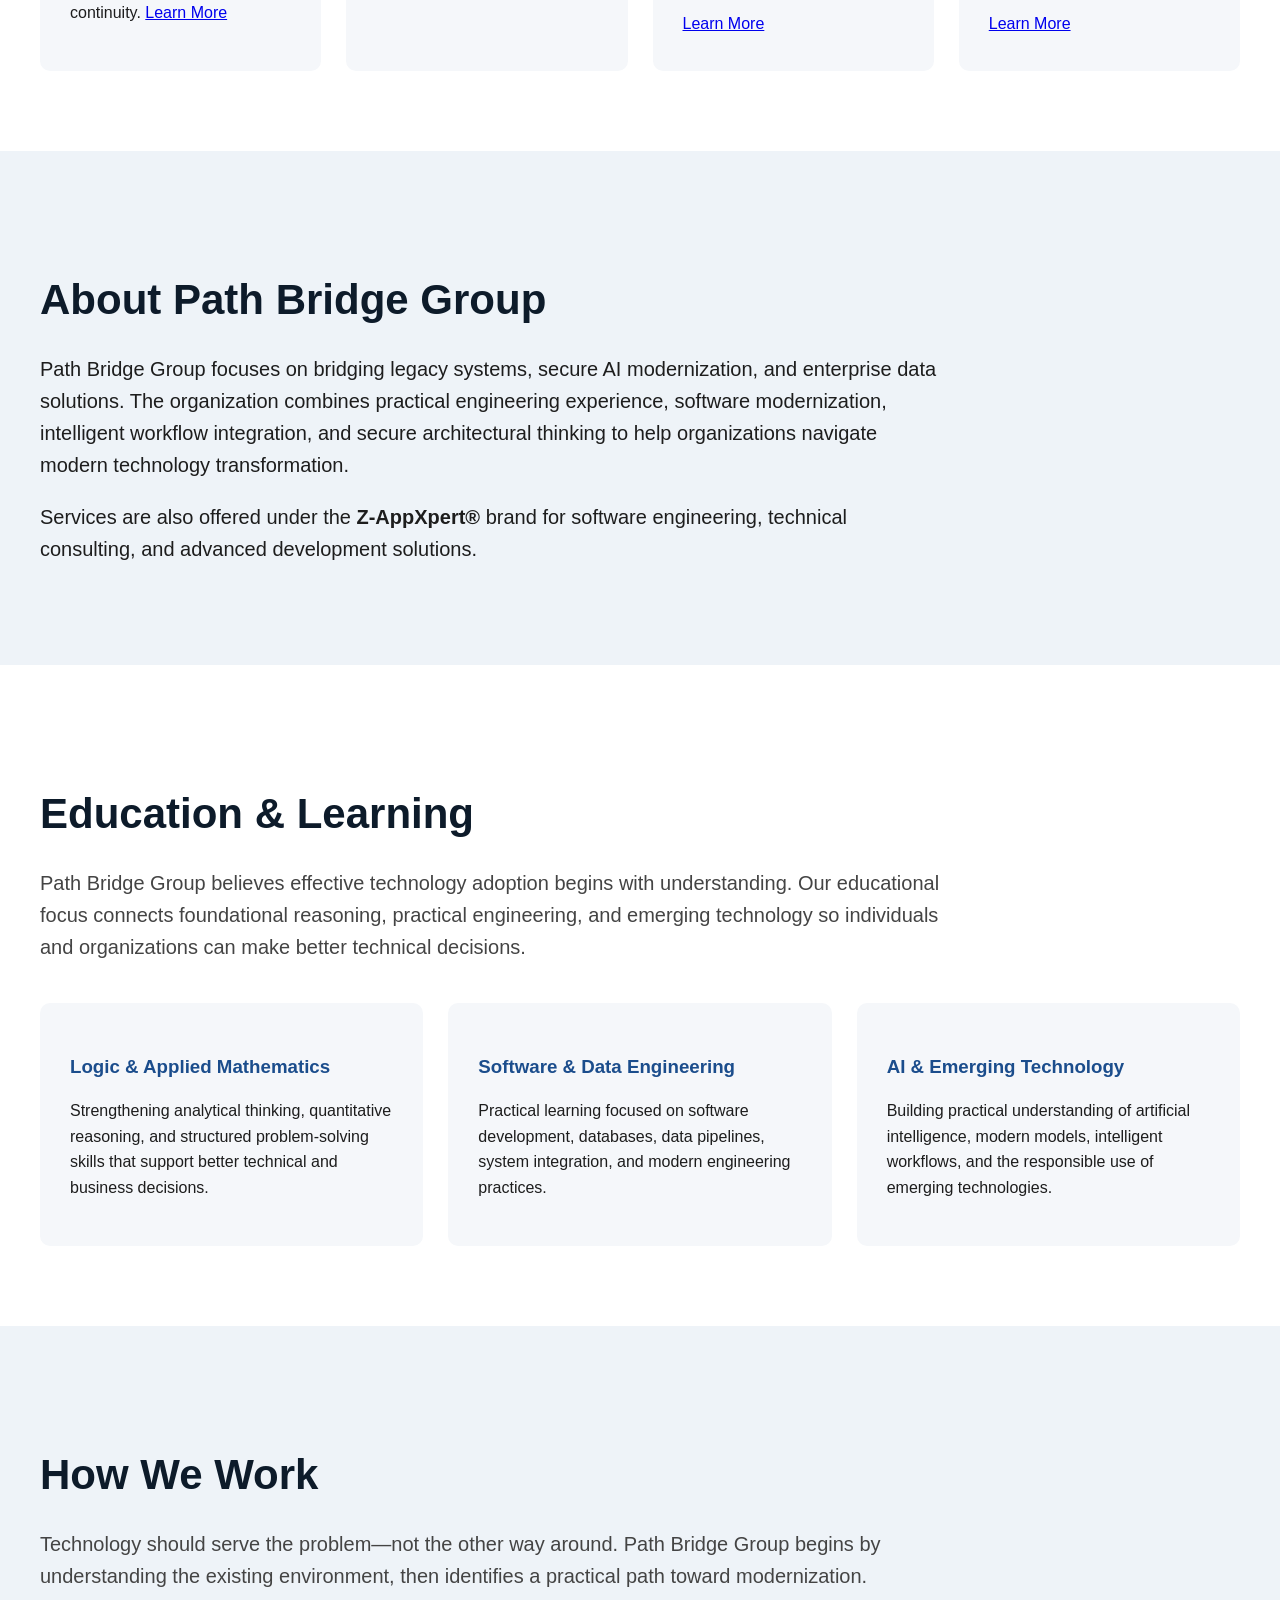
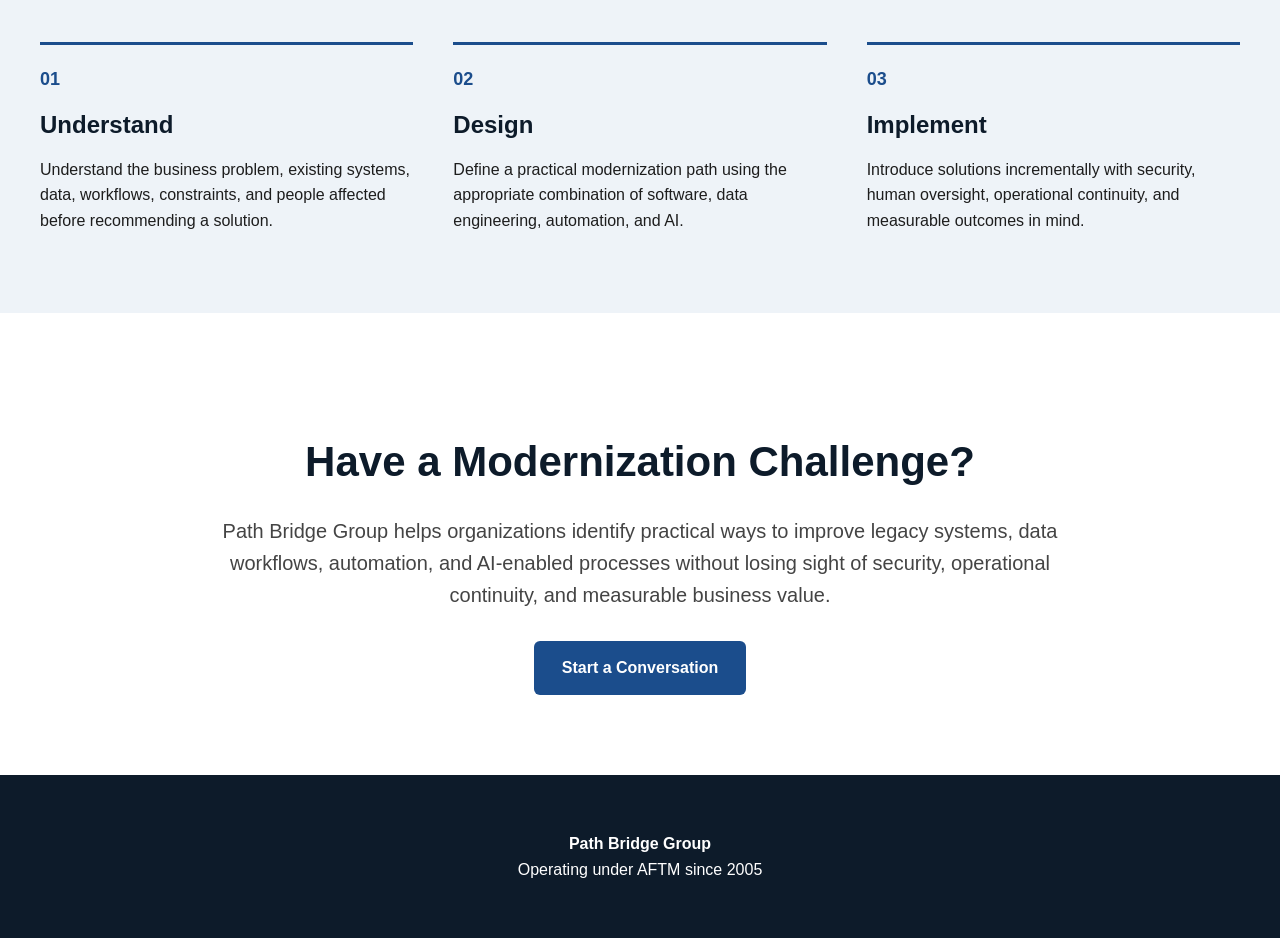
==== commit 878af663: "Refine service pages, navigation, SEO, and contact links" ====
--- a/index.html
+++ b/index.html
@@ -333,7 +333,7 @@
     -->
         <p>
             <strong>Path Bridge Group</strong><br>
-            Operating under The Firms of Alexander Franklin & Thomas Madison, LLC since 2005
+            Operating under AFTM since 2005
         </p>
 
     </footer>
